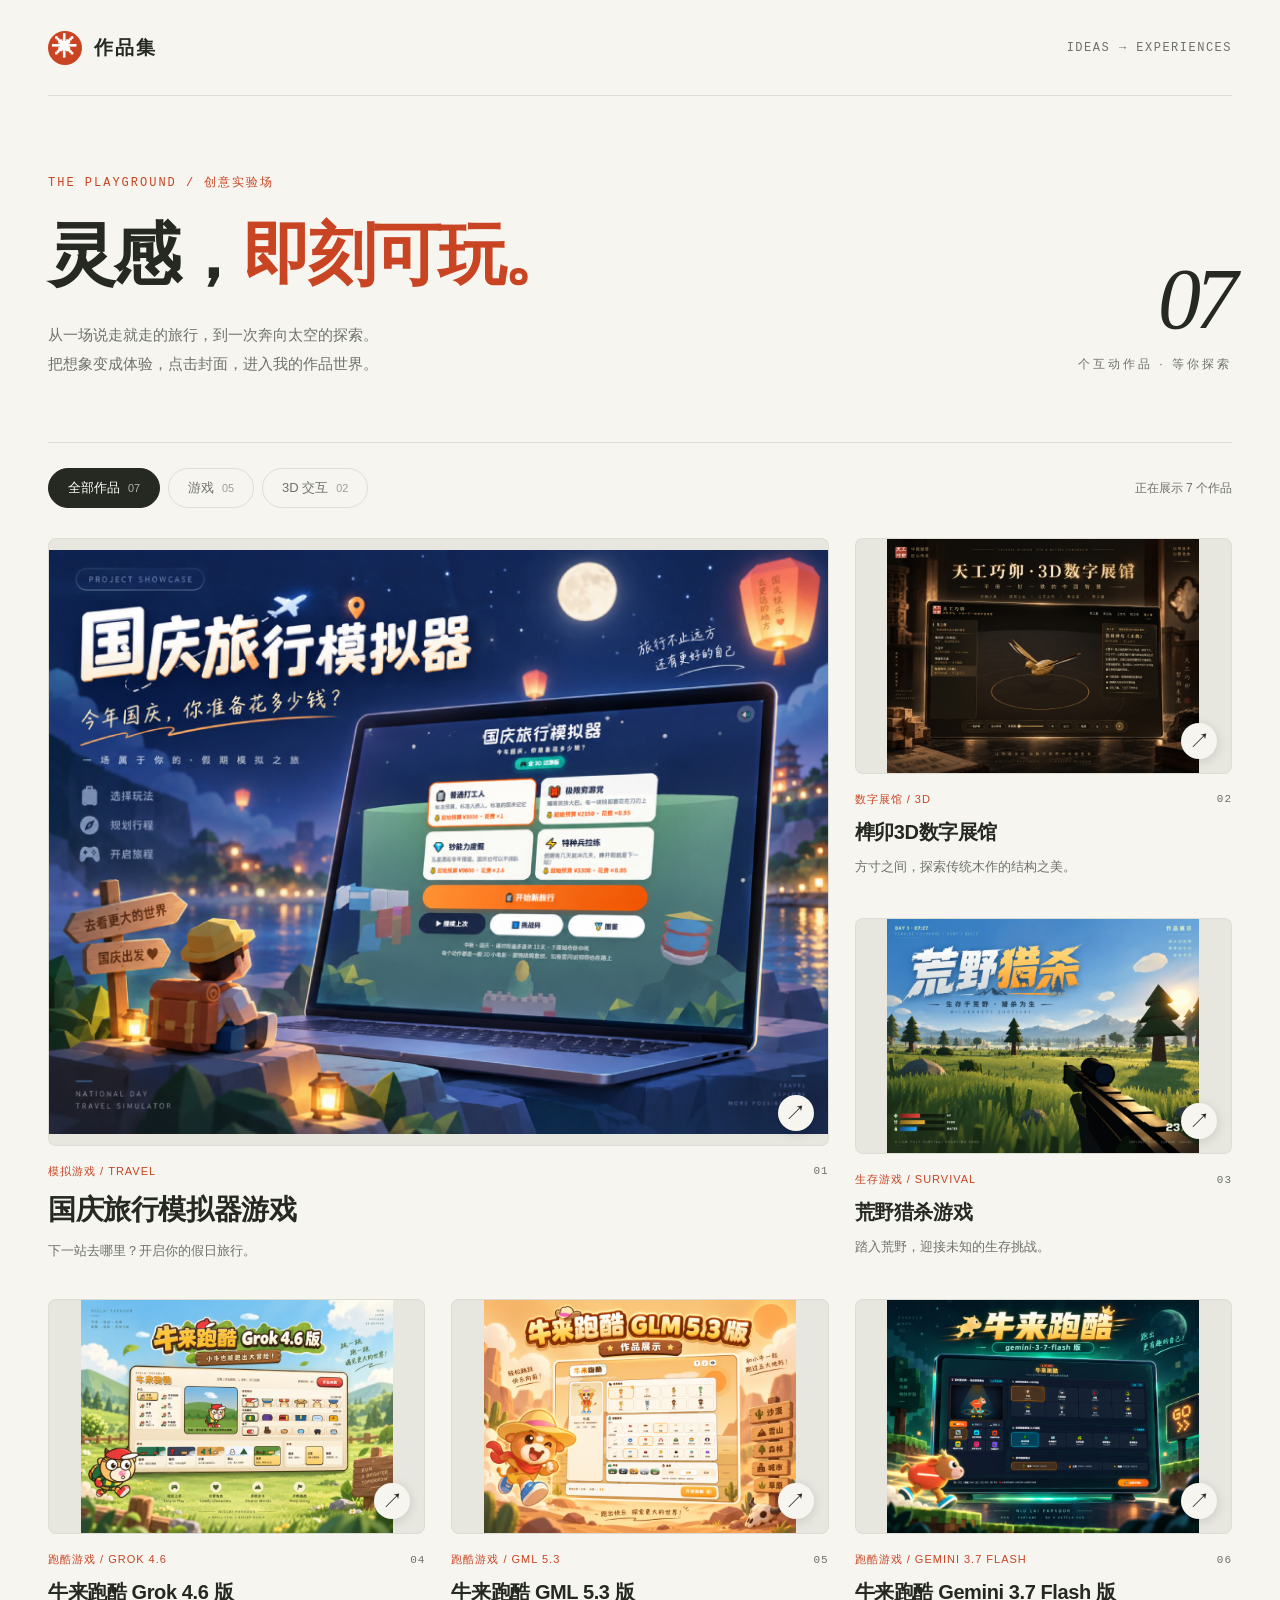
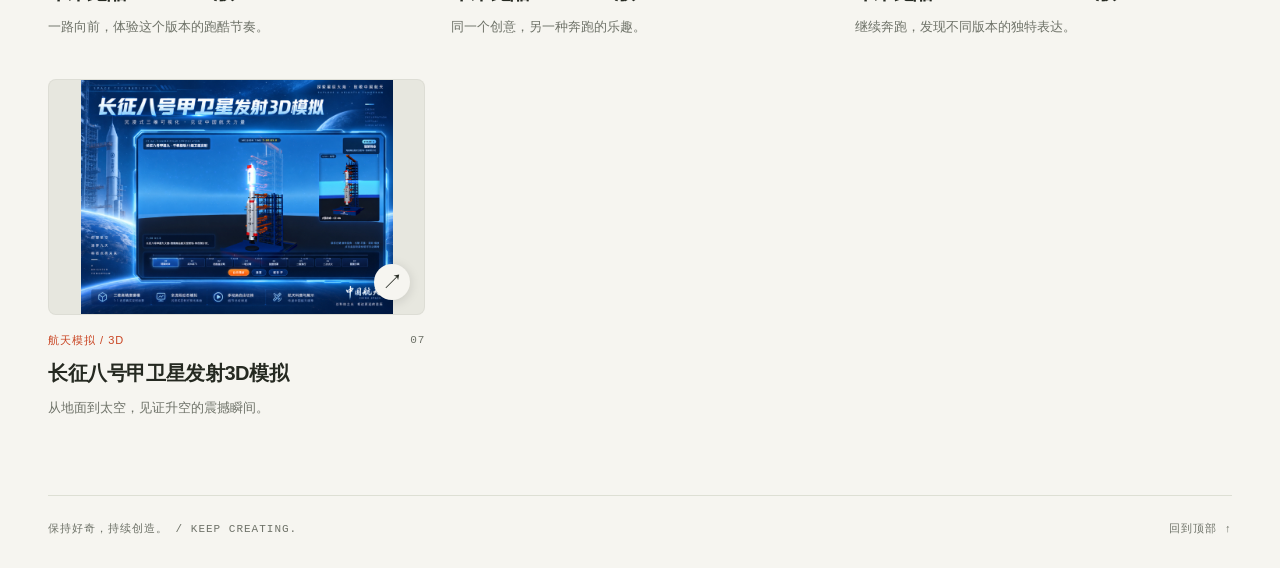
==== index.html @ b8d176c3 "新增作品集首页导航|补充往期大模型测评作品" ====
<!DOCTYPE html>
<html lang="zh-CN">
<head>
  <meta charset="UTF-8">
  <meta name="viewport" content="width=device-width, initial-scale=1">
  <meta name="description" content="探索七个互动作品：旅行模拟、跑酷游戏、榫卯数字展馆与卫星发射 3D 模拟。">
  <meta name="theme-color" content="#f6f5f0">
  <title>作品集 — 灵感，即刻可玩</title>
  <style>
    :root { --paper: #f6f5f0; --ink: #252921; --muted: #6e7268; --line: #dddfd4; --accent: #c94422; }
    * { box-sizing: border-box; }
    html { scroll-behavior: smooth; }
    body { margin: 0; background: var(--paper); color: var(--ink); font-family: "Microsoft YaHei", "PingFang SC", sans-serif; }
    a { color: inherit; text-decoration: none; }
    button { font: inherit; }
    a:focus-visible, button:focus-visible { outline: 3px solid var(--accent); outline-offset: 6px; }
    .shell { width: min(1320px, calc(100% - 96px)); margin: auto; }
    header { min-height: 96px; display: flex; align-items: center; justify-content: space-between; border-bottom: 1px solid var(--line); }
    .brand { display: flex; align-items: center; gap: 12px; font-size: 19px; font-weight: 800; letter-spacing: 2px; }
    .mark { display: grid; place-items: center; width: 34px; height: 34px; background: var(--accent); color: white; font-size: 25px; border-radius: 50%; }
    .header-note, .eyebrow, .serial, footer { font-family: Consolas, "Microsoft YaHei", monospace; }
    .header-note { font-size: 12px; letter-spacing: 1.5px; color: var(--muted); }
    .hero { padding: 78px 0 64px; display: flex; justify-content: space-between; align-items: flex-end; gap: 32px; }
    .eyebrow { color: var(--accent); font-size: 12px; letter-spacing: 2px; margin: 0 0 22px; }
    h1 { font-size: clamp(38px, 5.3vw, 72px); line-height: 1.24; letter-spacing: -3px; margin: 0; font-weight: 800; }
    h1 span { color: var(--accent); }
    .intro { margin: 24px 0 0; color: var(--muted); font-size: 15px; line-height: 1.9; }
    .hero-index { flex-shrink: 0; text-align: right; padding-bottom: 5px; }
    .hero-index strong { display: block; font: italic 86px/1 Georgia, serif; letter-spacing: -6px; }
    .hero-index span { display: block; margin-top: 14px; font-size: 12px; color: var(--muted); letter-spacing: 3px; }
    .toolbar { display: flex; justify-content: space-between; gap: 18px; align-items: center; border-top: 1px solid var(--line); padding: 25px 0 30px; }
    .filters { display: flex; flex-wrap: wrap; gap: 8px; }
    .filters[hidden] { display: none; }
    .filter { border: 1px solid var(--line); padding: 10px 19px; background: transparent; border-radius: 30px; cursor: pointer; color: var(--muted); font-size: 13px; transition: background .2s, color .2s; }
    .filter:hover { border-color: var(--ink); color: var(--ink); }
    .filter[aria-pressed="true"] { background: var(--ink); border-color: var(--ink); color: white; }
    .filter small { margin-left: 8px; opacity: .65; }
    .result-count { color: var(--muted); font-size: 12px; white-space: nowrap; }
    .grid { display: grid; grid-template-columns: repeat(3, minmax(0, 1fr)); gap: 40px 26px; padding-bottom: 76px; }
    .card { display: block; min-width: 0; }
    .card[hidden] { display: none; }
    .cover { position: relative; overflow: hidden; border-radius: 8px; background: #e7e7df; aspect-ratio: 16 / 10; border: 1px solid #2529210d; }
    .cover img { width: 100%; height: 100%; object-fit: contain; display: block; transition: transform .45s ease; }
    .card:hover img { transform: scale(1.025); }
    .launch { position: absolute; right: 14px; bottom: 14px; display: grid; place-items: center; width: 36px; height: 36px; border-radius: 50%; background: var(--paper); color: var(--ink); font-size: 21px; box-shadow: 0 2px 12px #0002; transition: background .2s, color .2s; }
    .card:hover .launch { background: var(--accent); color: white; }
    .meta { display: flex; justify-content: space-between; align-items: center; margin: 18px 0 10px; font-size: 11px; color: var(--muted); letter-spacing: 1px; }
    .category { color: var(--accent); }
    h2 { font-size: 20px; margin: 0; font-weight: 700; letter-spacing: -.4px; line-height: 1.5; }
    .description { color: var(--muted); font-size: 13px; line-height: 1.8; margin: 8px 0 0; }
    footer { padding: 25px 0 32px; border-top: 1px solid var(--line); display: flex; justify-content: space-between; gap: 20px; color: var(--muted); font-size: 11px; letter-spacing: 1px; }
    footer a:hover { color: var(--accent); }
    @media (min-width: 1000px) { .card:first-child { grid-column: span 2; grid-row: span 2; } .card:first-child .cover { aspect-ratio: auto; height: calc(100% - 113px); min-height: 400px; } .card:first-child h2 { font-size: 28px; } }
    @media (max-width: 999px) { .grid { grid-template-columns: repeat(2, minmax(0, 1fr)); } .shell { width: calc(100% - 56px); } .hero-index strong { font-size: 70px; } }
    @media (max-width: 600px) { .shell { width: calc(100% - 36px); } header { min-height: 76px; } .header-note { font-size: 10px; letter-spacing: 0; } .hero { padding: 48px 0 38px; } h1 { letter-spacing: -1.8px; } .hero-index { display: none; } .intro { font-size: 13px; } .grid { grid-template-columns: 1fr; gap: 30px; padding-bottom: 48px; } .toolbar { align-items: flex-start; flex-direction: column; padding: 20px 0; gap: 14px; } .filter { padding: 9px 15px; } footer { font-size: 10px; } }
    @media (prefers-reduced-motion: reduce) { html { scroll-behavior: auto; } *, *::before, *::after { transition: none !important; } }
  </style>
</head>
<body>
  <div class="shell" id="top">
    <header>
      <a class="brand" href="./" aria-label="作品集首页"><span class="mark" aria-hidden="true">✳</span>作品集</a>
      <span class="header-note">IDEAS → EXPERIENCES</span>
    </header>
    <main>
      <section class="hero" aria-labelledby="page-title">
        <div>
          <p class="eyebrow">THE PLAYGROUND / 创意实验场</p>
          <h1 id="page-title">灵感，<span>即刻可玩。</span></h1>
          <p class="intro">从一场说走就走的旅行，到一次奔向太空的探索。<br>把想象变成体验，点击封面，进入我的作品世界。</p>
        </div>
        <div class="hero-index" aria-label="共七个互动作品"><strong>07</strong><span>个互动作品 · 等你探索</span></div>
      </section>
      <nav class="toolbar" aria-label="作品分类">
        <div class="filters" hidden>
          <button class="filter" type="button" data-filter="all" aria-pressed="true">全部作品<small>07</small></button>
          <button class="filter" type="button" data-filter="game" aria-pressed="false">游戏<small>05</small></button>
          <button class="filter" type="button" data-filter="3d" aria-pressed="false">3D 交互<small>02</small></button>
        </div>
        <span class="result-count" role="status" aria-live="polite">正在展示 7 个作品</span>
      </nav>
      <section class="grid" aria-label="作品列表">
        <a class="card" data-category="game" href="games/travel-simulator/index.html">
          <div class="cover"><img src="assets/images/travel-simulator.jpg" alt="国庆旅行模拟器游戏封面" fetchpriority="high"><span class="launch" aria-hidden="true">↗</span></div>
          <div class="meta"><span class="category">模拟游戏 / TRAVEL</span><span class="serial">01</span></div>
          <h2>国庆旅行模拟器游戏</h2><p class="description">下一站去哪里？开启你的假日旅行。</p>
        </a>
        <a class="card" data-category="3d" href="sunmao-3d/index.html">
          <div class="cover"><img src="assets/images/tiangongqiaomao-3d-display.jpg" alt="榫卯3D数字展馆封面"><span class="launch" aria-hidden="true">↗</span></div>
          <div class="meta"><span class="category">数字展馆 / 3D</span><span class="serial">02</span></div>
          <h2>榫卯3D数字展馆</h2><p class="description">方寸之间，探索传统木作的结构之美。</p>
        </a>
        <a class="card" data-category="game" href="games/ox-alpha/index.html">
          <div class="cover"><img src="assets/images/huanyeliesha-game.jpg" alt="荒野猎杀游戏封面" loading="lazy"><span class="launch" aria-hidden="true">↗</span></div>
          <div class="meta"><span class="category">生存游戏 / SURVIVAL</span><span class="serial">03</span></div>
          <h2>荒野猎杀游戏</h2><p class="description">踏入荒野，迎接未知的生存挑战。</p>
        </a>
        <a class="card" data-category="game" href="games/niulai/grok-4-6/index.html">
          <div class="cover"><img src="assets/images/niulai-grok-4-6.jpg" alt="牛来跑酷 Grok 4.6 版封面" loading="lazy"><span class="launch" aria-hidden="true">↗</span></div>
          <div class="meta"><span class="category">跑酷游戏 / GROK 4.6</span><span class="serial">04</span></div>
          <h2>牛来跑酷 <span>Grok 4.6 版</span></h2><p class="description">一路向前，体验这个版本的跑酷节奏。</p>
        </a>
        <a class="card" data-category="game" href="games/niulai/glm-5-3/index.html">
          <div class="cover"><img src="assets/images/niulai-glm-5-3.jpg" alt="牛来跑酷 GML 5.3 版封面" loading="lazy"><span class="launch" aria-hidden="true">↗</span></div>
          <div class="meta"><span class="category">跑酷游戏 / GML 5.3</span><span class="serial">05</span></div>
          <h2>牛来跑酷 <span>GML 5.3 版</span></h2><p class="description">同一个创意，另一种奔跑的乐趣。</p>
        </a>
        <a class="card" data-category="game" href="games/niulai/gemini-3-7-flash/index.html">
          <div class="cover"><img src="assets/images/niulai-gemini-3-7-flash.jpg" alt="牛来跑酷 Gemini 3.7 Flash 版封面" loading="lazy"><span class="launch" aria-hidden="true">↗</span></div>
          <div class="meta"><span class="category">跑酷游戏 / GEMINI 3.7 FLASH</span><span class="serial">06</span></div>
          <h2>牛来跑酷 <span>Gemini 3.7 Flash 版</span></h2><p class="description">继续奔跑，发现不同版本的独特表达。</p>
        </a>
        <a class="card" data-category="3d" href="cz-8a/index.html">
          <div class="cover"><img src="assets/images/cz-8a.jpg" alt="长征八号甲卫星发射3D模拟封面" loading="lazy"><span class="launch" aria-hidden="true">↗</span></div>
          <div class="meta"><span class="category">航天模拟 / 3D</span><span class="serial">07</span></div>
          <h2>长征八号甲卫星发射3D模拟</h2><p class="description">从地面到太空，见证升空的震撼瞬间。</p>
        </a>
      </section>
    </main>
    <footer><span>保持好奇，持续创造。 / KEEP CREATING.</span><a href="#top">回到顶部 ↑</a></footer>
  </div>
  <script>
    const filters = document.querySelector('.filters');
    const cards = [...document.querySelectorAll('.card')];
    const status = document.querySelector('.result-count');
    filters.hidden = false;
    filters.addEventListener('click', (event) => {
      const button = event.target.closest('button[data-filter]');
      if (!button) return;
      filters.querySelectorAll('button').forEach((item) => {
        item.setAttribute('aria-pressed', String(item === button));
      });
      cards.forEach((card) => {
        card.hidden = button.dataset.filter !== 'all' && card.dataset.category !== button.dataset.filter;
      });
      status.textContent = `正在展示 ${cards.filter((card) => !card.hidden).length} 个作品`;
    });
  </script>
</body>
</html>
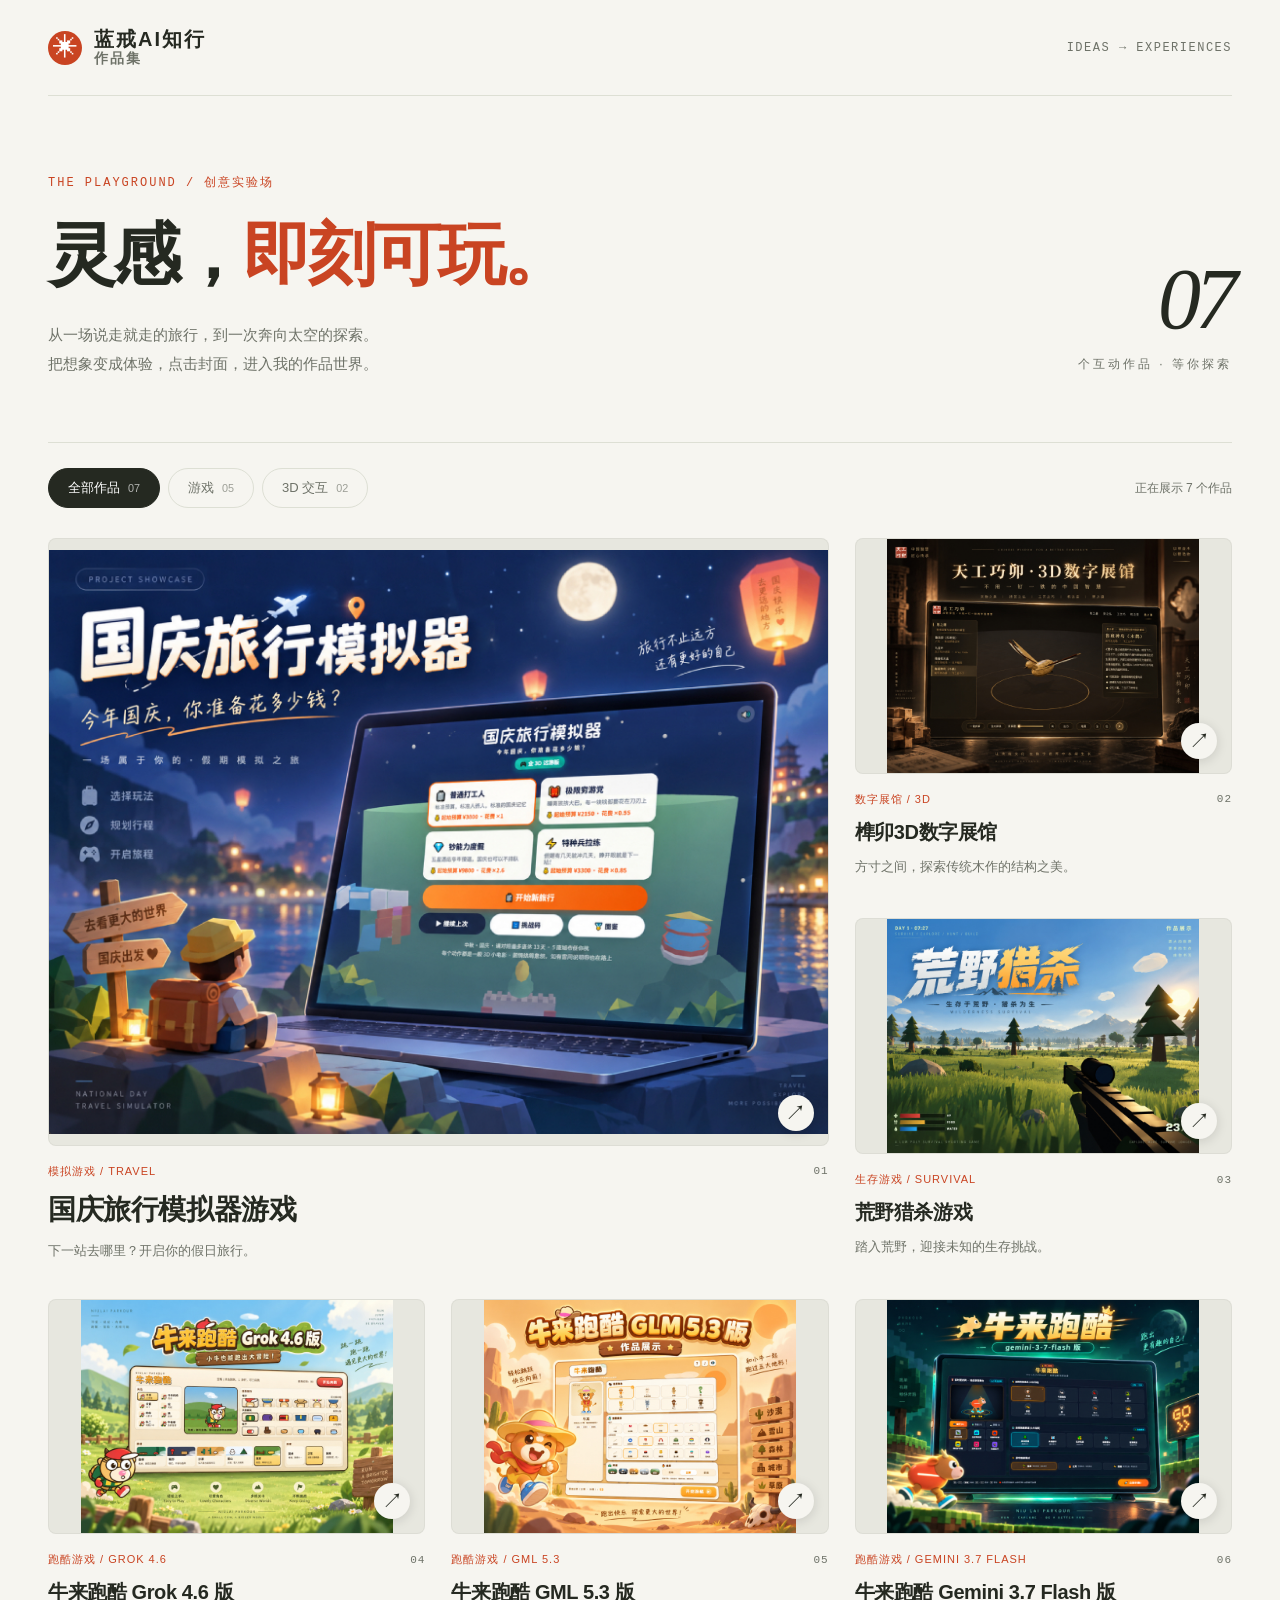
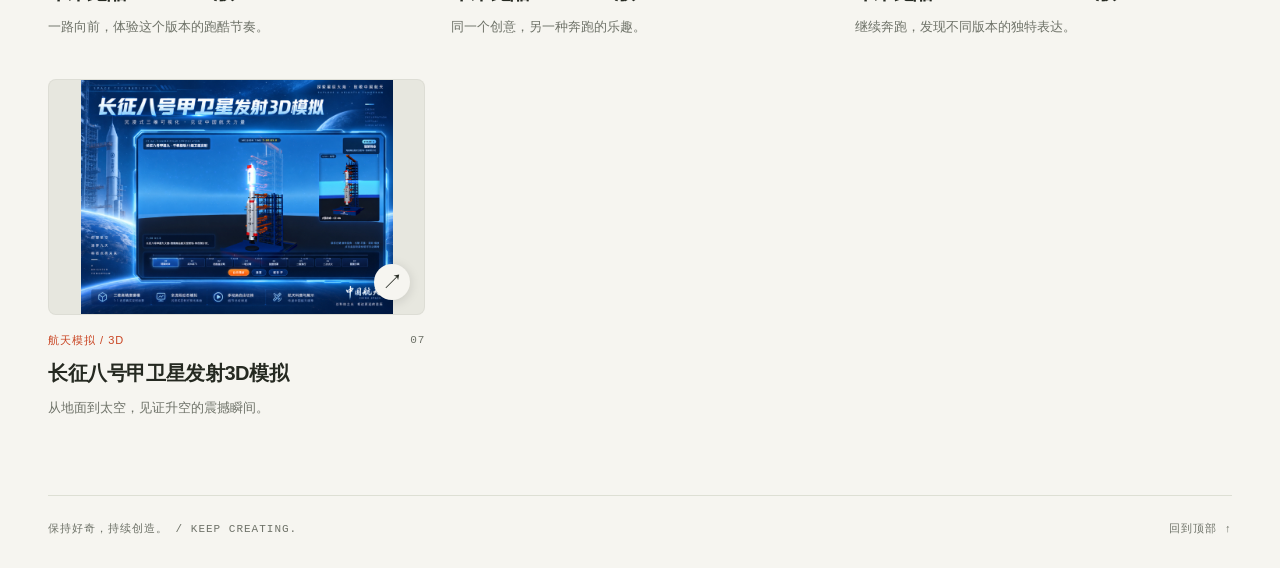
==== commit a785f684: "修改首页标题" ====
--- a/index.html
+++ b/index.html
@@ -1,5 +1,6 @@
 <!DOCTYPE html>
 <html lang="zh-CN">
+
 <head>
   <meta charset="UTF-8">
   <meta name="viewport" content="width=device-width, initial-scale=1">
@@ -7,59 +8,418 @@
   <meta name="theme-color" content="#f6f5f0">
   <title>作品集 — 灵感，即刻可玩</title>
   <style>
-    :root { --paper: #f6f5f0; --ink: #252921; --muted: #6e7268; --line: #dddfd4; --accent: #c94422; }
-    * { box-sizing: border-box; }
-    html { scroll-behavior: smooth; }
-    body { margin: 0; background: var(--paper); color: var(--ink); font-family: "Microsoft YaHei", "PingFang SC", sans-serif; }
-    a { color: inherit; text-decoration: none; }
-    button { font: inherit; }
-    a:focus-visible, button:focus-visible { outline: 3px solid var(--accent); outline-offset: 6px; }
-    .shell { width: min(1320px, calc(100% - 96px)); margin: auto; }
-    header { min-height: 96px; display: flex; align-items: center; justify-content: space-between; border-bottom: 1px solid var(--line); }
-    .brand { display: flex; align-items: center; gap: 12px; font-size: 19px; font-weight: 800; letter-spacing: 2px; }
-    .mark { display: grid; place-items: center; width: 34px; height: 34px; background: var(--accent); color: white; font-size: 25px; border-radius: 50%; }
-    .header-note, .eyebrow, .serial, footer { font-family: Consolas, "Microsoft YaHei", monospace; }
-    .header-note { font-size: 12px; letter-spacing: 1.5px; color: var(--muted); }
-    .hero { padding: 78px 0 64px; display: flex; justify-content: space-between; align-items: flex-end; gap: 32px; }
-    .eyebrow { color: var(--accent); font-size: 12px; letter-spacing: 2px; margin: 0 0 22px; }
-    h1 { font-size: clamp(38px, 5.3vw, 72px); line-height: 1.24; letter-spacing: -3px; margin: 0; font-weight: 800; }
-    h1 span { color: var(--accent); }
-    .intro { margin: 24px 0 0; color: var(--muted); font-size: 15px; line-height: 1.9; }
-    .hero-index { flex-shrink: 0; text-align: right; padding-bottom: 5px; }
-    .hero-index strong { display: block; font: italic 86px/1 Georgia, serif; letter-spacing: -6px; }
-    .hero-index span { display: block; margin-top: 14px; font-size: 12px; color: var(--muted); letter-spacing: 3px; }
-    .toolbar { display: flex; justify-content: space-between; gap: 18px; align-items: center; border-top: 1px solid var(--line); padding: 25px 0 30px; }
-    .filters { display: flex; flex-wrap: wrap; gap: 8px; }
-    .filters[hidden] { display: none; }
-    .filter { border: 1px solid var(--line); padding: 10px 19px; background: transparent; border-radius: 30px; cursor: pointer; color: var(--muted); font-size: 13px; transition: background .2s, color .2s; }
-    .filter:hover { border-color: var(--ink); color: var(--ink); }
-    .filter[aria-pressed="true"] { background: var(--ink); border-color: var(--ink); color: white; }
-    .filter small { margin-left: 8px; opacity: .65; }
-    .result-count { color: var(--muted); font-size: 12px; white-space: nowrap; }
-    .grid { display: grid; grid-template-columns: repeat(3, minmax(0, 1fr)); gap: 40px 26px; padding-bottom: 76px; }
-    .card { display: block; min-width: 0; }
-    .card[hidden] { display: none; }
-    .cover { position: relative; overflow: hidden; border-radius: 8px; background: #e7e7df; aspect-ratio: 16 / 10; border: 1px solid #2529210d; }
-    .cover img { width: 100%; height: 100%; object-fit: contain; display: block; transition: transform .45s ease; }
-    .card:hover img { transform: scale(1.025); }
-    .launch { position: absolute; right: 14px; bottom: 14px; display: grid; place-items: center; width: 36px; height: 36px; border-radius: 50%; background: var(--paper); color: var(--ink); font-size: 21px; box-shadow: 0 2px 12px #0002; transition: background .2s, color .2s; }
-    .card:hover .launch { background: var(--accent); color: white; }
-    .meta { display: flex; justify-content: space-between; align-items: center; margin: 18px 0 10px; font-size: 11px; color: var(--muted); letter-spacing: 1px; }
-    .category { color: var(--accent); }
-    h2 { font-size: 20px; margin: 0; font-weight: 700; letter-spacing: -.4px; line-height: 1.5; }
-    .description { color: var(--muted); font-size: 13px; line-height: 1.8; margin: 8px 0 0; }
-    footer { padding: 25px 0 32px; border-top: 1px solid var(--line); display: flex; justify-content: space-between; gap: 20px; color: var(--muted); font-size: 11px; letter-spacing: 1px; }
-    footer a:hover { color: var(--accent); }
-    @media (min-width: 1000px) { .card:first-child { grid-column: span 2; grid-row: span 2; } .card:first-child .cover { aspect-ratio: auto; height: calc(100% - 113px); min-height: 400px; } .card:first-child h2 { font-size: 28px; } }
-    @media (max-width: 999px) { .grid { grid-template-columns: repeat(2, minmax(0, 1fr)); } .shell { width: calc(100% - 56px); } .hero-index strong { font-size: 70px; } }
-    @media (max-width: 600px) { .shell { width: calc(100% - 36px); } header { min-height: 76px; } .header-note { font-size: 10px; letter-spacing: 0; } .hero { padding: 48px 0 38px; } h1 { letter-spacing: -1.8px; } .hero-index { display: none; } .intro { font-size: 13px; } .grid { grid-template-columns: 1fr; gap: 30px; padding-bottom: 48px; } .toolbar { align-items: flex-start; flex-direction: column; padding: 20px 0; gap: 14px; } .filter { padding: 9px 15px; } footer { font-size: 10px; } }
-    @media (prefers-reduced-motion: reduce) { html { scroll-behavior: auto; } *, *::before, *::after { transition: none !important; } }
+    :root {
+      --paper: #f6f5f0;
+      --ink: #252921;
+      --muted: #6e7268;
+      --line: #dddfd4;
+      --accent: #c94422;
+    }
+
+    * {
+      box-sizing: border-box;
+    }
+
+    html {
+      scroll-behavior: smooth;
+    }
+
+    body {
+      margin: 0;
+      background: var(--paper);
+      color: var(--ink);
+      font-family: "Microsoft YaHei", "PingFang SC", sans-serif;
+    }
+
+    a {
+      color: inherit;
+      text-decoration: none;
+    }
+
+    button {
+      font: inherit;
+    }
+
+    a:focus-visible,
+    button:focus-visible {
+      outline: 3px solid var(--accent);
+      outline-offset: 6px;
+    }
+
+    .shell {
+      width: min(1320px, calc(100% - 96px));
+      margin: auto;
+    }
+
+    header {
+      min-height: 96px;
+      display: flex;
+      align-items: center;
+      justify-content: space-between;
+      border-bottom: 1px solid var(--line);
+    }
+
+    .brand {
+      display: flex;
+      align-items: center;
+      gap: 12px;
+    }
+
+    .mark {
+      display: grid;
+      place-items: center;
+      width: 34px;
+      height: 34px;
+      background: var(--accent);
+      color: white;
+      font-size: 25px;
+      border-radius: 50%;
+    }
+
+    .brand-text {
+      display: grid;
+      gap: 3px;
+    }
+
+    .brand-title {
+      font-size: 20px;
+      font-weight: 800;
+      letter-spacing: 2px;
+      line-height: 1;
+    }
+
+    .brand-subtitle {
+      color: var(--muted);
+      font-family: Consolas, "Microsoft YaHei", monospace;
+      font-size: 14px;
+      font-weight: 600;
+      letter-spacing: 2px;
+      line-height: 1;
+    }
+
+    .header-note,
+    .eyebrow,
+    .serial,
+    footer {
+      font-family: Consolas, "Microsoft YaHei", monospace;
+    }
+
+    .header-note {
+      font-size: 12px;
+      letter-spacing: 1.5px;
+      color: var(--muted);
+    }
+
+    .hero {
+      padding: 78px 0 64px;
+      display: flex;
+      justify-content: space-between;
+      align-items: flex-end;
+      gap: 32px;
+    }
+
+    .eyebrow {
+      color: var(--accent);
+      font-size: 12px;
+      letter-spacing: 2px;
+      margin: 0 0 22px;
+    }
+
+    h1 {
+      font-size: clamp(38px, 5.3vw, 72px);
+      line-height: 1.24;
+      letter-spacing: -3px;
+      margin: 0;
+      font-weight: 800;
+    }
+
+    h1 span {
+      color: var(--accent);
+    }
+
+    .intro {
+      margin: 24px 0 0;
+      color: var(--muted);
+      font-size: 15px;
+      line-height: 1.9;
+    }
+
+    .hero-index {
+      flex-shrink: 0;
+      text-align: right;
+      padding-bottom: 5px;
+    }
+
+    .hero-index strong {
+      display: block;
+      font: italic 86px/1 Georgia, serif;
+      letter-spacing: -6px;
+    }
+
+    .hero-index span {
+      display: block;
+      margin-top: 14px;
+      font-size: 12px;
+      color: var(--muted);
+      letter-spacing: 3px;
+    }
+
+    .toolbar {
+      display: flex;
+      justify-content: space-between;
+      gap: 18px;
+      align-items: center;
+      border-top: 1px solid var(--line);
+      padding: 25px 0 30px;
+    }
+
+    .filters {
+      display: flex;
+      flex-wrap: wrap;
+      gap: 8px;
+    }
+
+    .filters[hidden] {
+      display: none;
+    }
+
+    .filter {
+      border: 1px solid var(--line);
+      padding: 10px 19px;
+      background: transparent;
+      border-radius: 30px;
+      cursor: pointer;
+      color: var(--muted);
+      font-size: 13px;
+      transition: background .2s, color .2s;
+    }
+
+    .filter:hover {
+      border-color: var(--ink);
+      color: var(--ink);
+    }
+
+    .filter[aria-pressed="true"] {
+      background: var(--ink);
+      border-color: var(--ink);
+      color: white;
+    }
+
+    .filter small {
+      margin-left: 8px;
+      opacity: .65;
+    }
+
+    .result-count {
+      color: var(--muted);
+      font-size: 12px;
+      white-space: nowrap;
+    }
+
+    .grid {
+      display: grid;
+      grid-template-columns: repeat(3, minmax(0, 1fr));
+      gap: 40px 26px;
+      padding-bottom: 76px;
+    }
+
+    .card {
+      display: block;
+      min-width: 0;
+    }
+
+    .card[hidden] {
+      display: none;
+    }
+
+    .cover {
+      position: relative;
+      overflow: hidden;
+      border-radius: 8px;
+      background: #e7e7df;
+      aspect-ratio: 16 / 10;
+      border: 1px solid #2529210d;
+    }
+
+    .cover img {
+      width: 100%;
+      height: 100%;
+      object-fit: contain;
+      display: block;
+      transition: transform .45s ease;
+    }
+
+    .card:hover img {
+      transform: scale(1.025);
+    }
+
+    .launch {
+      position: absolute;
+      right: 14px;
+      bottom: 14px;
+      display: grid;
+      place-items: center;
+      width: 36px;
+      height: 36px;
+      border-radius: 50%;
+      background: var(--paper);
+      color: var(--ink);
+      font-size: 21px;
+      box-shadow: 0 2px 12px #0002;
+      transition: background .2s, color .2s;
+    }
+
+    .card:hover .launch {
+      background: var(--accent);
+      color: white;
+    }
+
+    .meta {
+      display: flex;
+      justify-content: space-between;
+      align-items: center;
+      margin: 18px 0 10px;
+      font-size: 11px;
+      color: var(--muted);
+      letter-spacing: 1px;
+    }
+
+    .category {
+      color: var(--accent);
+    }
+
+    h2 {
+      font-size: 20px;
+      margin: 0;
+      font-weight: 700;
+      letter-spacing: -.4px;
+      line-height: 1.5;
+    }
+
+    .description {
+      color: var(--muted);
+      font-size: 13px;
+      line-height: 1.8;
+      margin: 8px 0 0;
+    }
+
+    footer {
+      padding: 25px 0 32px;
+      border-top: 1px solid var(--line);
+      display: flex;
+      justify-content: space-between;
+      gap: 20px;
+      color: var(--muted);
+      font-size: 11px;
+      letter-spacing: 1px;
+    }
+
+    footer a:hover {
+      color: var(--accent);
+    }
+
+    @media (min-width: 1000px) {
+      .card:first-child {
+        grid-column: span 2;
+        grid-row: span 2;
+      }
+
+      .card:first-child .cover {
+        aspect-ratio: auto;
+        height: calc(100% - 113px);
+        min-height: 400px;
+      }
+
+      .card:first-child h2 {
+        font-size: 28px;
+      }
+    }
+
+    @media (max-width: 999px) {
+      .grid {
+        grid-template-columns: repeat(2, minmax(0, 1fr));
+      }
+
+      .shell {
+        width: calc(100% - 56px);
+      }
+
+      .hero-index strong {
+        font-size: 70px;
+      }
+    }
+
+    @media (max-width: 600px) {
+      .shell {
+        width: calc(100% - 36px);
+      }
+
+      header {
+        min-height: 76px;
+      }
+
+      .header-note {
+        font-size: 10px;
+        letter-spacing: 0;
+      }
+
+      .hero {
+        padding: 48px 0 38px;
+      }
+
+      h1 {
+        letter-spacing: -1.8px;
+      }
+
+      .hero-index {
+        display: none;
+      }
+
+      .intro {
+        font-size: 13px;
+      }
+
+      .grid {
+        grid-template-columns: 1fr;
+        gap: 30px;
+        padding-bottom: 48px;
+      }
+
+      .toolbar {
+        align-items: flex-start;
+        flex-direction: column;
+        padding: 20px 0;
+        gap: 14px;
+      }
+
+      .filter {
+        padding: 9px 15px;
+      }
+
+      footer {
+        font-size: 10px;
+      }
+    }
+
+    @media (prefers-reduced-motion: reduce) {
+      html {
+        scroll-behavior: auto;
+      }
+
+      *,
+      *::before,
+      *::after {
+        transition: none !important;
+      }
+    }
   </style>
 </head>
+
 <body>
   <div class="shell" id="top">
     <header>
-      <a class="brand" href="./" aria-label="作品集首页"><span class="mark" aria-hidden="true">✳</span>作品集</a>
+      <a class="brand" href="./" aria-label="蓝戒AI知行作品集首页"><span class="mark" aria-hidden="true">✳</span><span
+          class="brand-text"><span class="brand-title">蓝戒AI知行</span><span class="brand-subtitle">作品集</span></span></a>
       <span class="header-note">IDEAS → EXPERIENCES</span>
     </header>
     <main>
@@ -81,39 +441,53 @@
       </nav>
       <section class="grid" aria-label="作品列表">
         <a class="card" data-category="game" href="games/travel-simulator/index.html">
-          <div class="cover"><img src="assets/images/travel-simulator.jpg" alt="国庆旅行模拟器游戏封面" fetchpriority="high"><span class="launch" aria-hidden="true">↗</span></div>
+          <div class="cover"><img src="assets/images/travel-simulator.jpg" alt="国庆旅行模拟器游戏封面" fetchpriority="high"><span
+              class="launch" aria-hidden="true">↗</span></div>
           <div class="meta"><span class="category">模拟游戏 / TRAVEL</span><span class="serial">01</span></div>
-          <h2>国庆旅行模拟器游戏</h2><p class="description">下一站去哪里？开启你的假日旅行。</p>
+          <h2>国庆旅行模拟器游戏</h2>
+          <p class="description">下一站去哪里？开启你的假日旅行。</p>
         </a>
         <a class="card" data-category="3d" href="sunmao-3d/index.html">
-          <div class="cover"><img src="assets/images/tiangongqiaomao-3d-display.jpg" alt="榫卯3D数字展馆封面"><span class="launch" aria-hidden="true">↗</span></div>
+          <div class="cover"><img src="assets/images/tiangongqiaomao-3d-display.jpg" alt="榫卯3D数字展馆封面"><span
+              class="launch" aria-hidden="true">↗</span></div>
           <div class="meta"><span class="category">数字展馆 / 3D</span><span class="serial">02</span></div>
-          <h2>榫卯3D数字展馆</h2><p class="description">方寸之间，探索传统木作的结构之美。</p>
+          <h2>榫卯3D数字展馆</h2>
+          <p class="description">方寸之间，探索传统木作的结构之美。</p>
         </a>
         <a class="card" data-category="game" href="games/ox-alpha/index.html">
-          <div class="cover"><img src="assets/images/huanyeliesha-game.jpg" alt="荒野猎杀游戏封面" loading="lazy"><span class="launch" aria-hidden="true">↗</span></div>
+          <div class="cover"><img src="assets/images/huanyeliesha-game.jpg" alt="荒野猎杀游戏封面" loading="lazy"><span
+              class="launch" aria-hidden="true">↗</span></div>
           <div class="meta"><span class="category">生存游戏 / SURVIVAL</span><span class="serial">03</span></div>
-          <h2>荒野猎杀游戏</h2><p class="description">踏入荒野，迎接未知的生存挑战。</p>
+          <h2>荒野猎杀游戏</h2>
+          <p class="description">踏入荒野，迎接未知的生存挑战。</p>
         </a>
         <a class="card" data-category="game" href="games/niulai/grok-4-6/index.html">
-          <div class="cover"><img src="assets/images/niulai-grok-4-6.jpg" alt="牛来跑酷 Grok 4.6 版封面" loading="lazy"><span class="launch" aria-hidden="true">↗</span></div>
+          <div class="cover"><img src="assets/images/niulai-grok-4-6.jpg" alt="牛来跑酷 Grok 4.6 版封面" loading="lazy"><span
+              class="launch" aria-hidden="true">↗</span></div>
           <div class="meta"><span class="category">跑酷游戏 / GROK 4.6</span><span class="serial">04</span></div>
-          <h2>牛来跑酷 <span>Grok 4.6 版</span></h2><p class="description">一路向前，体验这个版本的跑酷节奏。</p>
+          <h2>牛来跑酷 <span>Grok 4.6 版</span></h2>
+          <p class="description">一路向前，体验这个版本的跑酷节奏。</p>
         </a>
         <a class="card" data-category="game" href="games/niulai/glm-5-3/index.html">
-          <div class="cover"><img src="assets/images/niulai-glm-5-3.jpg" alt="牛来跑酷 GML 5.3 版封面" loading="lazy"><span class="launch" aria-hidden="true">↗</span></div>
+          <div class="cover"><img src="assets/images/niulai-glm-5-3.jpg" alt="牛来跑酷 GML 5.3 版封面" loading="lazy"><span
+              class="launch" aria-hidden="true">↗</span></div>
           <div class="meta"><span class="category">跑酷游戏 / GML 5.3</span><span class="serial">05</span></div>
-          <h2>牛来跑酷 <span>GML 5.3 版</span></h2><p class="description">同一个创意，另一种奔跑的乐趣。</p>
+          <h2>牛来跑酷 <span>GML 5.3 版</span></h2>
+          <p class="description">同一个创意，另一种奔跑的乐趣。</p>
         </a>
         <a class="card" data-category="game" href="games/niulai/gemini-3-7-flash/index.html">
-          <div class="cover"><img src="assets/images/niulai-gemini-3-7-flash.jpg" alt="牛来跑酷 Gemini 3.7 Flash 版封面" loading="lazy"><span class="launch" aria-hidden="true">↗</span></div>
+          <div class="cover"><img src="assets/images/niulai-gemini-3-7-flash.jpg" alt="牛来跑酷 Gemini 3.7 Flash 版封面"
+              loading="lazy"><span class="launch" aria-hidden="true">↗</span></div>
           <div class="meta"><span class="category">跑酷游戏 / GEMINI 3.7 FLASH</span><span class="serial">06</span></div>
-          <h2>牛来跑酷 <span>Gemini 3.7 Flash 版</span></h2><p class="description">继续奔跑，发现不同版本的独特表达。</p>
+          <h2>牛来跑酷 <span>Gemini 3.7 Flash 版</span></h2>
+          <p class="description">继续奔跑，发现不同版本的独特表达。</p>
         </a>
         <a class="card" data-category="3d" href="cz-8a/index.html">
-          <div class="cover"><img src="assets/images/cz-8a.jpg" alt="长征八号甲卫星发射3D模拟封面" loading="lazy"><span class="launch" aria-hidden="true">↗</span></div>
+          <div class="cover"><img src="assets/images/cz-8a.jpg" alt="长征八号甲卫星发射3D模拟封面" loading="lazy"><span
+              class="launch" aria-hidden="true">↗</span></div>
           <div class="meta"><span class="category">航天模拟 / 3D</span><span class="serial">07</span></div>
-          <h2>长征八号甲卫星发射3D模拟</h2><p class="description">从地面到太空，见证升空的震撼瞬间。</p>
+          <h2>长征八号甲卫星发射3D模拟</h2>
+          <p class="description">从地面到太空，见证升空的震撼瞬间。</p>
         </a>
       </section>
     </main>
@@ -137,4 +511,5 @@
     });
   </script>
 </body>
-</html>
+
+</html>
